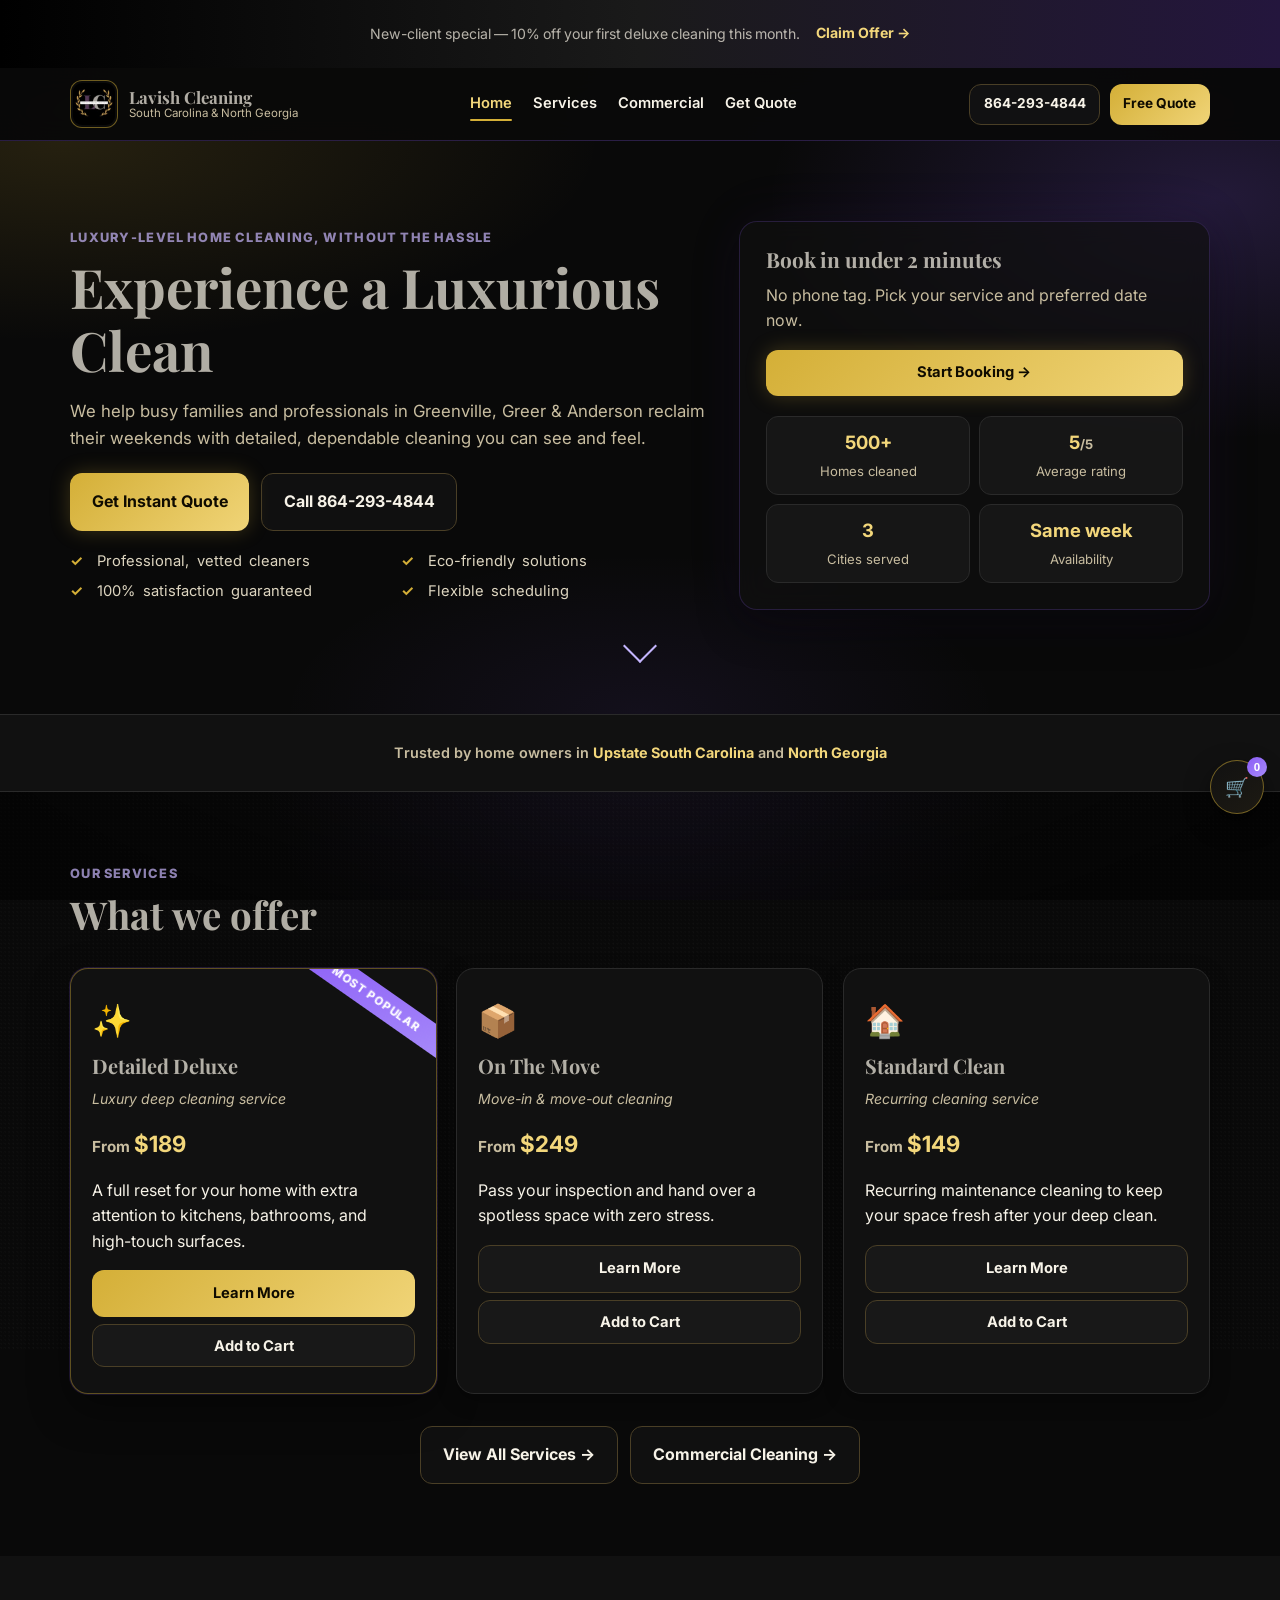
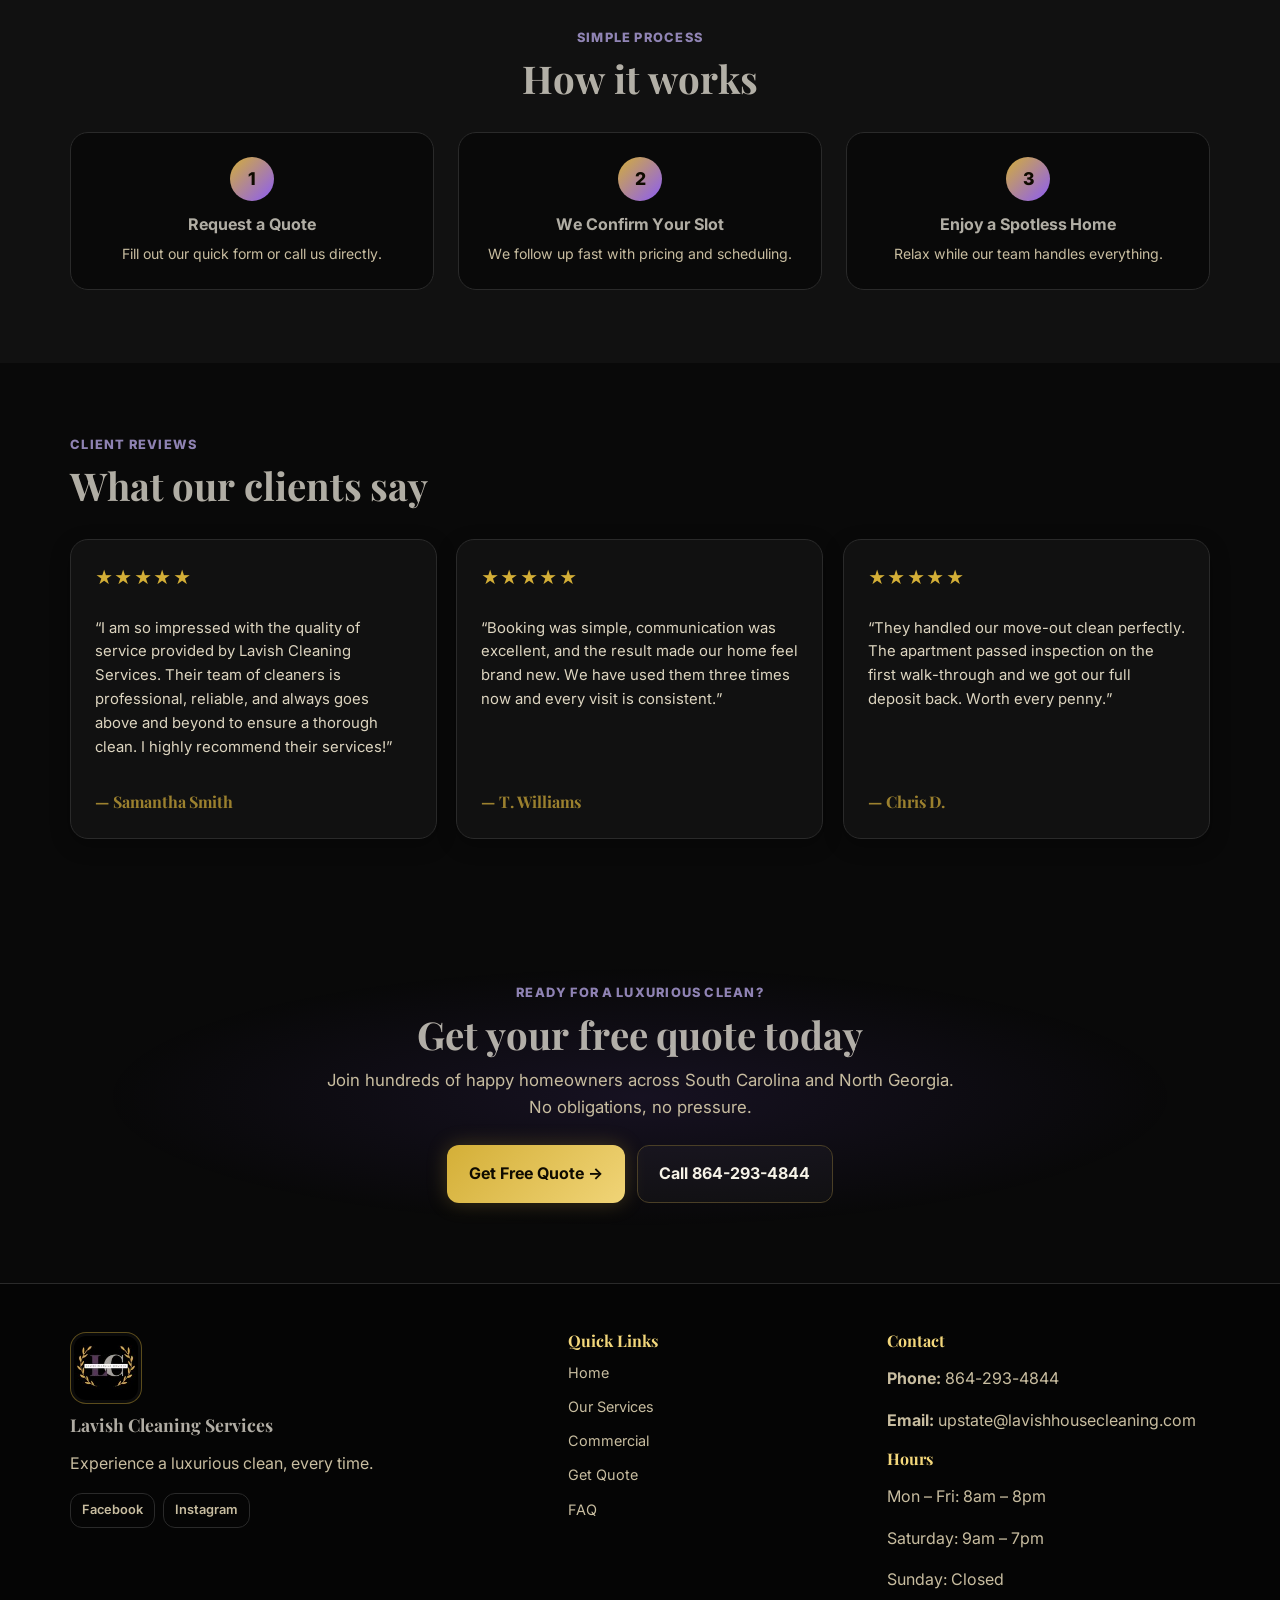
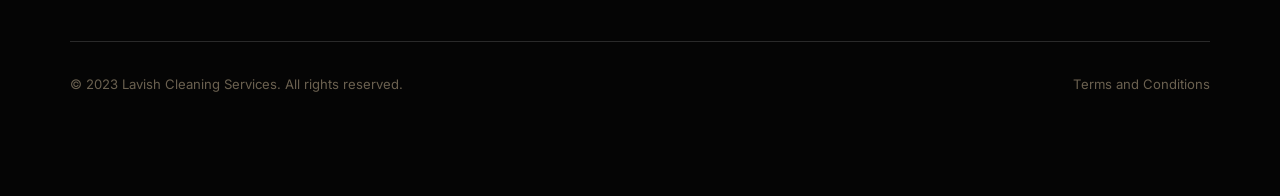
==== index.html @ 02593304 "Initial commit - Lavish Cleaning Services website Made-with: Cursor" ====
<!DOCTYPE html>
<html lang="en">
  <head>
    <meta charset="UTF-8" />
    <meta name="viewport" content="width=device-width, initial-scale=1.0" />
    <title>Lavish Cleaning Services | Luxury Home Cleaning in South Carolina &amp; North Georgia</title>
    <meta name="description" content="Book premium house cleaning in Greenville, Greer &amp; Anderson SC. Luxury deep cleaning, move-in/out &amp; recurring service. Fast quote, eco-friendly, 100% satisfaction guarantee." />
    <meta name="keywords" content="house cleaning South Carolina, move out cleaning North Georgia, deep cleaning Greenville, maid service North Georgia" />
    <meta property="og:title" content="Lavish Cleaning Services | South Carolina &amp; North Georgia" />
    <meta property="og:description" content="Experience a luxurious clean. Book online in under 2 minutes." />
    <meta property="og:type" content="website" />
    <meta property="og:url" content="https://www.lavishcleaningservices.com/" />
    <meta name="theme-color" content="#090909" />
    <link rel="preconnect" href="https://fonts.googleapis.com" />
    <link rel="preconnect" href="https://fonts.gstatic.com" crossorigin />
    <link href="https://fonts.googleapis.com/css2?family=Playfair+Display:wght@600;700;800&family=Inter:wght@400;500;600;700;800&display=swap" rel="stylesheet" />
    <link rel="stylesheet" href="./styles.css" />
    <script type="application/ld+json">
      {
        "@context": "https://schema.org",
        "@type": "LocalBusiness",
        "name": "Lavish Cleaning Services",
        "url": "https://www.lavishcleaningservices.com/",
        "telephone": "+1-864-293-4844",
        "email": "upstate@lavishhousecleaning.com",
        "areaServed": ["South Carolina", "North Georgia"],
        "openingHoursSpecification": [
          { "@type": "OpeningHoursSpecification", "dayOfWeek": ["Monday","Tuesday","Wednesday","Thursday","Friday"], "opens": "08:00", "closes": "20:00" },
          { "@type": "OpeningHoursSpecification", "dayOfWeek": "Saturday", "opens": "09:00", "closes": "19:00" }
        ],
        "priceRange": "$$"
      }
    </script>
  </head>
  <body>
    <!-- Announcement -->
    <div class="announcement">
      <p>New-client special &mdash; <strong>10% off</strong> your first deluxe cleaning this month.</p>
      <a href="./quote.html">Claim Offer &rarr;</a>
    </div>

    <!-- Header -->
    <header class="header" id="top">
      <div class="container nav-wrap">
        <a class="brand" href="./index.html">
          <img class="brand-logo" src="./assets/logo.png" alt="Lavish Cleaning Services logo" width="48" height="48" />
          <span class="brand-text">
            <strong>Lavish Cleaning</strong>
            <small>South Carolina &amp; North Georgia</small>
          </span>
        </a>
        <nav class="nav" id="mainNav">
          <a href="./index.html" class="nav-active">Home</a>
          <a href="./services.html">Services</a>
          <a href="./commercial.html">Commercial</a>
          <a href="./quote.html">Get Quote</a>
        </nav>
        <div class="nav-cta">
          <a class="btn btn-ghost btn-sm" href="tel:+18642934844">864-293-4844</a>
          <a class="btn btn-solid btn-sm" href="./quote.html">Free Quote</a>
        </div>
        <button class="hamburger" id="hamburger" aria-label="Open menu">
          <span></span><span></span><span></span>
        </button>
      </div>
    </header>

    <main>
      <!-- HERO -->
      <section class="hero">
        <div class="hero-bg-glow"></div>
        <div class="container hero-grid">
          <div class="hero-copy reveal reveal-left">
            <p class="eyebrow">Luxury-level home cleaning, without the hassle</p>
            <h1>Experience a <span class="text-gold">Luxurious</span> Clean</h1>
            <p class="subcopy">
              We help busy families and professionals in Greenville, Greer &amp;
              Anderson reclaim their weekends with detailed, dependable cleaning
              you can see and feel.
            </p>
            <div class="hero-actions">
              <a class="btn btn-xl btn-solid btn-glow" href="./quote.html">Get Instant Quote</a>
              <a class="btn btn-xl btn-ghost" href="tel:+18642934844">Call 864-293-4844</a>
            </div>
            <ul class="hero-points">
              <li><span class="check-icon">&#10003;</span> Professional, vetted cleaners</li>
              <li><span class="check-icon">&#10003;</span> Eco-friendly solutions</li>
              <li><span class="check-icon">&#10003;</span> 100% satisfaction guaranteed</li>
              <li><span class="check-icon">&#10003;</span> Flexible scheduling</li>
            </ul>
          </div>
          <aside class="hero-card reveal reveal-right reveal-delay-2">
            <h2>Book in under 2&nbsp;minutes</h2>
            <p>No phone tag. Pick your service and preferred date&nbsp;now.</p>
            <a href="./quote.html" class="btn btn-solid btn-block btn-glow">Start Booking &rarr;</a>
            <div class="trust-grid">
              <article>
                <strong class="counter" data-target="500" data-suffix="+">0</strong>
                <span>Homes cleaned</span>
              </article>
              <article>
                <strong>5<small>/5</small></strong>
                <span>Average rating</span>
              </article>
              <article>
                <strong class="counter" data-target="3">0</strong>
                <span>Cities served</span>
              </article>
              <article>
                <strong>Same&nbsp;week</strong>
                <span>Availability</span>
              </article>
            </div>
          </aside>
        </div>
        <div class="hero-scroll-hint" aria-hidden="true">
          <span class="scroll-arrow"></span>
        </div>
      </section>

      <!-- TRUST STRIP -->
      <section class="logo-strip reveal reveal-scale">
        <div class="container">
          <p>Trusted by home owners in <strong>Upstate South Carolina</strong> and <strong>North Georgia</strong></p>
        </div>
      </section>

      <!-- SERVICE PREVIEWS -->
      <section class="section" id="services-preview">
        <div class="container">
          <div class="section-head reveal reveal-scale">
            <p class="eyebrow">Our Services</p>
            <h2>What we offer</h2>
          </div>
          <div class="card-grid">
            <article class="service-card featured reveal reveal-left">
              <div class="card-badge">Most Popular</div>
              <div class="card-icon">&#10024;</div>
              <h3>Detailed Deluxe</h3>
              <p class="card-tagline">Luxury deep cleaning service</p>
              <p class="price">From <span class="price-value">$189</span></p>
              <p>A full reset for your home with extra attention to kitchens, bathrooms, and high-touch surfaces.</p>
              <a href="./services.html#deluxe" class="btn btn-solid btn-block">Learn More</a>
              <button class="btn btn-ghost btn-block cart-add-btn" type="button" data-cart-id="svc-deluxe" data-cart-name="Detailed Deluxe (Deep Clean)" data-cart-price="189">Add to Cart</button>
            </article>
            <article class="service-card reveal reveal-scale reveal-delay-1">
              <div class="card-icon">&#128230;</div>
              <h3>On The Move</h3>
              <p class="card-tagline">Move-in &amp; move-out cleaning</p>
              <p class="price">From <span class="price-value">$249</span></p>
              <p>Pass your inspection and hand over a spotless space with zero stress.</p>
              <a href="./services.html#move" class="btn btn-ghost btn-block">Learn More</a>
              <button class="btn btn-ghost btn-block cart-add-btn" type="button" data-cart-id="svc-move" data-cart-name="On The Move (Move In/Out)" data-cart-price="249">Add to Cart</button>
            </article>
            <article class="service-card reveal reveal-right reveal-delay-2">
              <div class="card-icon">&#127968;</div>
              <h3>Standard Clean</h3>
              <p class="card-tagline">Recurring cleaning service</p>
              <p class="price">From <span class="price-value">$149</span></p>
              <p>Recurring maintenance cleaning to keep your space fresh after your deep clean.</p>
              <a href="./services.html#recurring" class="btn btn-ghost btn-block">Learn More</a>
              <button class="btn btn-ghost btn-block cart-add-btn" type="button" data-cart-id="svc-standard" data-cart-name="Standard Clean (Recurring)" data-cart-price="149">Add to Cart</button>
            </article>
          </div>
          <div class="section-cta reveal reveal-scale">
            <a href="./services.html" class="btn btn-ghost btn-xl">View All Services &rarr;</a>
            <a href="./commercial.html" class="btn btn-ghost btn-xl">Commercial Cleaning &rarr;</a>
          </div>
        </div>
      </section>

      <!-- HOW IT WORKS (mini) -->
      <section class="section split">
        <div class="container">
          <div class="section-head reveal" style="text-align:center;">
            <p class="eyebrow">Simple Process</p>
            <h2>How it works</h2>
          </div>
          <div class="steps-row reveal reveal-scale">
            <div class="step-card">
              <span class="step-num">1</span>
              <strong>Request a Quote</strong>
              <p>Fill out our quick form or call us directly.</p>
            </div>
            <div class="step-card">
              <span class="step-num">2</span>
              <strong>We Confirm Your Slot</strong>
              <p>We follow up fast with pricing and scheduling.</p>
            </div>
            <div class="step-card">
              <span class="step-num">3</span>
              <strong>Enjoy a Spotless Home</strong>
              <p>Relax while our team handles everything.</p>
            </div>
          </div>
        </div>
      </section>

      <!-- REVIEWS -->
      <section class="section" id="reviews">
        <div class="container">
          <div class="section-head reveal">
            <p class="eyebrow">Client Reviews</p>
            <h2>What our clients say</h2>
          </div>
          <div class="review-grid">
            <blockquote class="reveal reveal-left">
              <div class="stars">&#9733;&#9733;&#9733;&#9733;&#9733;</div>
              <p>&ldquo;I am so impressed with the quality of service provided by Lavish Cleaning Services. Their team of cleaners is professional, reliable, and always goes above and beyond to ensure a thorough clean. I highly recommend their services!&rdquo;</p>
              <cite>&mdash; Samantha Smith</cite>
            </blockquote>
            <blockquote class="reveal reveal-scale reveal-delay-1">
              <div class="stars">&#9733;&#9733;&#9733;&#9733;&#9733;</div>
              <p>&ldquo;Booking was simple, communication was excellent, and the result made our home feel brand new. We have used them three times now and every visit is consistent.&rdquo;</p>
              <cite>&mdash; T. Williams</cite>
            </blockquote>
            <blockquote class="reveal reveal-right reveal-delay-2">
              <div class="stars">&#9733;&#9733;&#9733;&#9733;&#9733;</div>
              <p>&ldquo;They handled our move-out clean perfectly. The apartment passed inspection on the first walk-through and we got our full deposit back. Worth every penny.&rdquo;</p>
              <cite>&mdash; Chris D.</cite>
            </blockquote>
          </div>
        </div>
      </section>

      <!-- FINAL CTA -->
      <section class="section section-final-cta">
        <div class="container" style="text-align:center;">
          <div class="reveal">
            <p class="eyebrow">Ready for a luxurious clean?</p>
            <h2>Get your free quote today</h2>
            <p class="subcopy" style="margin:0 auto 1.5rem;">Join hundreds of happy homeowners across South Carolina and North Georgia. No obligations, no pressure.</p>
            <div class="hero-actions" style="justify-content:center;">
              <a class="btn btn-xl btn-solid btn-glow" href="./quote.html">Get Free Quote &rarr;</a>
              <a class="btn btn-xl btn-ghost" href="tel:+18642934844">Call 864-293-4844</a>
            </div>
          </div>
        </div>
      </section>
    </main>

    <!-- FOOTER -->
    <footer class="footer">
      <div class="container footer-grid">
        <div>
          <img class="footer-logo" src="./assets/logo.png" alt="Lavish Cleaning Services logo" width="72" height="72" />
          <h3>Lavish Cleaning Services</h3>
          <p>Experience a luxurious clean, every&nbsp;time.</p>
          <div class="footer-social">
            <a href="#" aria-label="Facebook">Facebook</a>
            <a href="#" aria-label="Instagram">Instagram</a>
          </div>
        </div>
        <div>
          <h4>Quick Links</h4>
          <nav class="footer-nav">
            <a href="./index.html">Home</a>
            <a href="./services.html">Our Services</a>
            <a href="./commercial.html">Commercial</a>
            <a href="./quote.html">Get Quote</a>
            <a href="./services.html#faq">FAQ</a>
          </nav>
        </div>
        <div>
          <h4>Contact</h4>
          <p><strong>Phone:</strong> <a href="tel:+18642934844">864-293-4844</a></p>
          <p><strong>Email:</strong> <a href="mailto:upstate@lavishhousecleaning.com">upstate@lavishhousecleaning.com</a></p>
          <h4>Hours</h4>
          <p>Mon &ndash; Fri: 8am &ndash; 8pm</p>
          <p>Saturday: 9am &ndash; 7pm</p>
          <p>Sunday: Closed</p>
        </div>
      </div>
      <div class="container footer-bottom">
        <p>&copy; 2023 Lavish Cleaning Services. All rights&nbsp;reserved.</p>
        <a href="#">Terms and Conditions</a>
      </div>
    </footer>

    <div class="mobile-cta">
      <a href="tel:+18642934844">&#128222; Call</a>
      <a href="./quote.html">Get Quote</a>
      <a href="./services.html">Services</a>
    </div>

    <script src="./script.js"></script>
  </body>
</html>
---- styles.css ----
/* ================================================
   LAVISH CLEANING SERVICES — Black / Gold / Purple
   ================================================ */

:root {
  --bg: #090909;
  --text: #f7f3e8;
  --muted: #c8bda0;
  --brand: #d4af37;
  --brand-dark: #b58f1f;
  --brand-light: #f3d77b;
  --purple: #8b5cf6;
  --purple-soft: #c4b5fd;
  --purple-deep: #24163d;
  --surface: #111111;
  --surface-2: #191919;
  --line: #2a2a2a;
  --success: #5bc27c;
  --radius: 18px;
  --radius-sm: 12px;
  --shadow: 0 16px 40px rgba(0, 0, 0, 0.4);
  --shadow-sm: 0 6px 20px rgba(0, 0, 0, 0.3);
  --font-display: "Playfair Display", Georgia, serif;
  --font-body: "Inter", "Segoe UI", Roboto, Arial, sans-serif;
  --transition: 0.35s cubic-bezier(0.25, 0.46, 0.45, 0.94);
}

/* ---- RESET ---- */
*, *::before, *::after { box-sizing: border-box; }
html { scroll-behavior: smooth; }
body { margin: 0; background: var(--bg); color: var(--text); font-family: var(--font-body); line-height: 1.6; overflow-x: hidden; }
a { color: inherit; text-decoration: none; }
img { max-width: 100%; display: block; }
ul, ol { margin: 0; }

.container { width: min(1140px, calc(100% - 2rem)); margin: 0 auto; }

/* ---- TYPOGRAPHY ---- */
h1, h2, h3, h4 { font-family: var(--font-display); line-height: 1.15; margin: 0 0 0.7rem; }
h1 { font-size: clamp(2rem, 4.5vw, 3.4rem); }
h2 { font-size: clamp(1.6rem, 3vw, 2.4rem); }
h3 { font-size: 1.25rem; }
h4 { font-size: 1rem; color: var(--brand-light); margin-bottom: 0.5rem; }
.text-gold { color: var(--brand); }

.eyebrow {
  text-transform: uppercase;
  letter-spacing: 0.1em;
  color: var(--purple-soft);
  font-family: var(--font-body);
  font-size: 0.8rem;
  font-weight: 800;
  margin: 0 0 0.5rem;
}

.subcopy { color: var(--muted); max-width: 58ch; margin-bottom: 1.3rem; font-size: 1.05rem; }

/* ---- PREMIUM LETTER HOVER GLOW ---- */
.glow-word { display: inline; white-space: nowrap; }
.glow-letter {
  --g: 0;
  display: inline-block;
  vertical-align: baseline;
  opacity: calc(0.84 + (var(--g) * 0.22));
  transform: translateY(calc(var(--g) * -2px)) scale(calc(1 + (var(--g) * 0.04)));
  color: color-mix(in srgb, currentColor calc(82% - (var(--g) * 18%)), var(--brand-light) calc(var(--g) * 62%));
  text-shadow:
    0 0 calc(var(--g) * 14px) rgba(243, 215, 123, calc(0.12 + (var(--g) * 0.3))),
    0 0 calc(var(--g) * 26px) rgba(139, 92, 246, calc(0.04 + (var(--g) * 0.18)));
  transition: transform .025s linear, opacity .025s linear, text-shadow .03s linear, color .03s linear;
  will-change: transform, opacity, color;
}
.glow-letter-space { width: 0.22em; min-width: 0.14em; display: inline-block; }
[data-glow-ready="1"] { overflow-wrap: break-word; word-break: normal; }

/* ---- TEXT HOVER COLOR SWEEP (Cntrl-X style) ---- */
.text-hover-fade {
  transition: color .06s ease, text-shadow .06s ease;
}
.text-fade-word { display: inline; white-space: nowrap; }
.text-fade-letter {
  display: inline-block;
  transition: color .06s ease, text-shadow .06s ease;
  transition-delay: calc(var(--letter-index, 0) * 0.005s);
}
.text-hover-fade:hover,
.text-hover-fade:hover .text-fade-letter,
.text-hover-fade:hover .glow-letter {
  color: var(--brand-light);
  text-shadow: 0 0 14px rgba(243, 215, 123, 0.3);
}

/* ---- SCROLL REVEAL — OFF+BRAND SLIDING STYLE ---- */
.reveal {
  opacity: 1;
  transform: none;
  transition:
    opacity 0.9s cubic-bezier(0.16, 1, 0.3, 1),
    transform 0.9s cubic-bezier(0.16, 1, 0.3, 1),
    filter 0.9s cubic-bezier(0.16, 1, 0.3, 1);
}
body.anim-ready .reveal {
  opacity: 0;
  transform: translateY(60px);
  filter: blur(4px);
}
body.anim-ready .reveal.visible {
  opacity: 1;
  transform: none;
  filter: blur(0);
}

body.anim-ready .reveal-left {
  transform: translateX(-80px) translateY(0);
}
body.anim-ready .reveal-left.visible {
  transform: none;
}

body.anim-ready .reveal-right {
  transform: translateX(80px) translateY(0);
}
body.anim-ready .reveal-right.visible {
  transform: none;
}

body.anim-ready .reveal-scale {
  transform: scale(0.88);
}
body.anim-ready .reveal-scale.visible {
  transform: none;
}

body.anim-ready .reveal-clip {
  clip-path: inset(0 100% 0 0);
  transform: none;
  opacity: 1;
  filter: none;
}
body.anim-ready .reveal-clip.visible {
  clip-path: inset(0 0 0 0);
}

.reveal-delay-1 { transition-delay: 0.12s; }
.reveal-delay-2 { transition-delay: 0.24s; }
.reveal-delay-3 { transition-delay: 0.36s; }
.reveal-delay-4 { transition-delay: 0.48s; }
.reveal-delay-5 { transition-delay: 0.6s; }

/* ---- CINEMATIC LOADING + TRANSITION ---- */
body.site-loading {
  overflow: hidden;
}

.site-loading-overlay,
.site-transition-overlay {
  position: fixed;
  inset: 0;
  z-index: 120;
  background:
    radial-gradient(circle at 20% 20%, rgba(212, 175, 55, 0.18), transparent 45%),
    radial-gradient(circle at 80% 10%, rgba(139, 92, 246, 0.22), transparent 45%),
    #060606;
  display: grid;
  place-items: center;
  opacity: 1;
  transition: opacity 0.5s ease, transform 0.5s ease;
}

.logo-morph-overlay {
  position: fixed;
  inset: 0;
  z-index: 130;
  pointer-events: none;
  background:
    radial-gradient(circle at 50% 45%, rgba(212, 175, 55, 0.16), transparent 44%),
    radial-gradient(circle at 52% 53%, rgba(139, 92, 246, 0.16), transparent 52%);
  opacity: 1;
  transition: opacity 0.4s ease;
}

.logo-morph-overlay.is-done {
  opacity: 0;
}

.logo-morph-logo {
  position: fixed;
  left: 50%;
  top: 50%;
  width: 130px;
  height: 130px;
  border-radius: 20px;
  border: 1px solid rgba(212, 175, 55, 0.65);
  background: #070707;
  box-shadow:
    0 0 0 1px rgba(196, 181, 253, 0.18),
    0 22px 60px rgba(0, 0, 0, 0.65),
    0 0 36px rgba(212, 175, 55, 0.32);
  transform: translate(-50%, -50%) scale(1.55) rotate(-14deg);
  transition:
    left 0.9s cubic-bezier(0.2, 0.8, 0.2, 1),
    top 0.9s cubic-bezier(0.2, 0.8, 0.2, 1),
    width 0.9s cubic-bezier(0.2, 0.8, 0.2, 1),
    height 0.9s cubic-bezier(0.2, 0.8, 0.2, 1),
    border-radius 0.9s cubic-bezier(0.2, 0.8, 0.2, 1),
    transform 0.9s cubic-bezier(0.2, 0.8, 0.2, 1),
    box-shadow 0.9s ease;
}

.logo-morph-logo.is-morphing {
  transform: translate(-50%, -50%) scale(1) rotate(0deg);
  box-shadow: 0 4px 16px rgba(0, 0, 0, 0.35);
}

.site-loading-overlay.is-fading,
.site-transition-overlay.is-fading {
  opacity: 0;
  transform: scale(1.02);
}

.site-loader-card {
  width: min(520px, calc(100% - 2rem));
  padding: 1.4rem;
  border: 1px solid rgba(212, 175, 55, 0.3);
  border-radius: 16px;
  background: rgba(12, 12, 12, 0.8);
  box-shadow: 0 16px 40px rgba(0, 0, 0, 0.5);
  text-align: center;
}

.site-loader-title {
  margin: 0 0 0.45rem;
  font-family: var(--font-display);
  color: var(--brand-light);
  font-size: clamp(1.35rem, 3.5vw, 2rem);
}

.site-loader-sub {
  margin: 0 0 0.9rem;
  color: var(--muted);
  font-size: 0.9rem;
}

.site-loader-bar {
  width: 100%;
  height: 7px;
  border-radius: 999px;
  background: rgba(255, 255, 255, 0.08);
  overflow: hidden;
}

.site-loader-fill {
  width: 36%;
  height: 100%;
  border-radius: 999px;
  background: linear-gradient(90deg, var(--brand), var(--purple-soft), var(--brand));
  background-size: 200% 100%;
  animation: site-loader-run 1.2s linear infinite;
}

@keyframes site-loader-run {
  0% { transform: translateX(-40%); background-position: 0% 0; }
  100% { transform: translateX(220%); background-position: 100% 0; }
}

/* ---- SHIMMER EFFECT ---- */
@keyframes shimmer {
  0% { background-position: -200% 0; }
  100% { background-position: 200% 0; }
}

/* ---- ANNOUNCEMENT BAR ---- */
.announcement {
  background: linear-gradient(90deg, #000, #1a1a1a 50%, var(--purple-deep));
  color: var(--text);
  display: flex; align-items: center; justify-content: center; gap: 1rem;
  text-align: center; padding: 0.55rem 1rem; font-size: 0.88rem;
}
.announcement a {
  color: var(--brand-light);
  font-weight: 700;
  border-bottom: 1px solid transparent;
  transition: border-color 0.2s;
}
.announcement a:hover { border-color: var(--brand-light); }

/* ---- HEADER / NAV ---- */
.header {
  position: sticky; top: 0; z-index: 50;
  background: rgba(9, 9, 9, 0.92);
  backdrop-filter: blur(14px);
  border-bottom: 1px solid rgba(139, 92, 246, 0.25);
  transition: box-shadow 0.3s;
}
.header.scrolled { box-shadow: 0 4px 30px rgba(0, 0, 0, 0.5); }

.nav-wrap {
  min-height: 72px;
  display: flex; align-items: center; justify-content: space-between; gap: 1rem;
}

.brand { display: flex; align-items: center; gap: 0.7rem; }
.brand-logo {
  width: 48px; height: 48px; border-radius: 12px; object-fit: cover;
  border: 1px solid rgba(212, 175, 55, 0.5); background: #0a0a0a; padding: 2px;
  transition: transform 0.3s, box-shadow 0.3s;
}
.brand:hover .brand-logo {
  transform: scale(1.05);
  box-shadow: 0 0 16px rgba(212, 175, 55, 0.35);
}
.brand-text { display: grid; line-height: 1.15; }
.brand-text strong { font-family: var(--font-display); font-size: 1.05rem; }
.brand-text small { color: var(--muted); font-size: 0.72rem; }

.nav { display: flex; gap: 1.3rem; font-weight: 600; font-size: 0.92rem; }
.nav a { position: relative; padding: 0.2rem 0; }
.nav a::after {
  content: ""; position: absolute; bottom: -2px; left: 0; width: 0; height: 2px;
  background: var(--purple); border-radius: 2px; transition: width 0.3s;
}
.nav a:hover { color: var(--purple-soft); }
.nav a:hover::after { width: 100%; }

.nav-cta { display: flex; gap: 0.6rem; }

.hamburger {
  display: none; background: none; border: none; cursor: pointer;
  width: 32px; height: 24px; position: relative; z-index: 60;
}
.hamburger span {
  display: block; width: 100%; height: 2px; background: var(--text);
  border-radius: 2px; position: absolute; left: 0; transition: 0.3s;
}
.hamburger span:nth-child(1) { top: 0; }
.hamburger span:nth-child(2) { top: 50%; transform: translateY(-50%); }
.hamburger span:nth-child(3) { bottom: 0; }
.hamburger.active span:nth-child(1) { top: 50%; transform: translateY(-50%) rotate(45deg); }
.hamburger.active span:nth-child(2) { opacity: 0; }
.hamburger.active span:nth-child(3) { bottom: 50%; transform: translateY(50%) rotate(-45deg); }

/* ---- BUTTONS ---- */
.btn {
  border: 1px solid transparent; border-radius: var(--radius-sm);
  padding: 0.72rem 1.15rem; display: inline-flex; align-items: center; justify-content: center;
  font-weight: 700; font-size: 0.92rem; transition: var(--transition); cursor: pointer;
  font-family: var(--font-body);
}
.btn:hover { transform: translateY(-2px); }
.btn:active { transform: translateY(0); }

.btn-solid {
  background: linear-gradient(135deg, var(--brand), #f0d477);
  color: #0f0b00;
  border: none;
}
.btn-solid:hover {
  background: linear-gradient(135deg, var(--brand-dark), var(--brand));
  box-shadow: 0 6px 24px rgba(212, 175, 55, 0.35);
}

.btn-ghost {
  border-color: #4a3f26;
  color: var(--text);
  background: rgba(255, 255, 255, 0.03);
}
.btn-ghost:hover {
  border-color: var(--purple);
  box-shadow: 0 0 0 3px rgba(139, 92, 246, 0.18);
  background: rgba(139, 92, 246, 0.06);
}

.btn-glow {
  box-shadow: 0 0 20px rgba(212, 175, 55, 0.25);
}
.btn-glow:hover {
  box-shadow: 0 0 32px rgba(212, 175, 55, 0.45);
}

.btn-sm { padding: 0.55rem 0.85rem; font-size: 0.85rem; }
.btn-xl { padding: 0.95rem 1.35rem; font-size: 1rem; }
.btn-lg { padding: 1rem 1.5rem; font-size: 1.05rem; }
.btn-block { width: 100%; }

/* ---- HERO ---- */
.hero {
  position: relative; padding: 5rem 0 3rem;
  background: var(--bg);
  overflow: hidden;
}
.hero-bg-glow {
  position: absolute; inset: 0; pointer-events: none;
  background:
    radial-gradient(ellipse 60% 50% at 5% 0%, rgba(212, 175, 55, 0.14) 0, transparent 70%),
    radial-gradient(ellipse 50% 60% at 95% 10%, rgba(139, 92, 246, 0.2) 0, transparent 70%),
    radial-gradient(ellipse 40% 40% at 50% 100%, rgba(139, 92, 246, 0.08) 0, transparent 70%);
}
.hero-grid {
  position: relative; z-index: 2;
  display: grid; grid-template-columns: 1.15fr 0.85fr; gap: 2rem; align-items: center;
}
.hero-actions { display: flex; gap: 0.75rem; flex-wrap: wrap; margin-bottom: 0.5rem; }

.hero-points {
  list-style: none; padding: 0; margin: 1.2rem 0 0;
  display: grid; grid-template-columns: 1fr 1fr; gap: 0.4rem 1.5rem;
}
.hero-points li {
  display: flex; align-items: center; gap: 0.45rem;
  color: #ddd5c0; font-size: 0.92rem;
}
.check-icon {
  color: var(--brand); font-weight: 700;
}

/* Hero card */
.hero-card {
  --rx: 0deg; --ry: 0deg; --lift: 0px; --sc: 1; --shine-x: 50%; --shine-y: 50%;
  background: rgba(17, 17, 17, 0.7);
  border: 1px solid rgba(139, 92, 246, 0.2);
  backdrop-filter: blur(12px);
  box-shadow: var(--shadow), 0 0 60px rgba(139, 92, 246, 0.08);
  border-radius: var(--radius); padding: 1.6rem;
  transform: perspective(1200px) translateY(var(--lift)) rotateX(var(--rx)) rotateY(var(--ry)) scale(var(--sc));
  transform-style: preserve-3d; will-change: transform;
  transition: transform .18s cubic-bezier(.2,.9,.2,1), box-shadow .25s ease, border-color .25s ease;
  position: relative; overflow: hidden;
}
.hero-card::after {
  content: ""; position: absolute; inset: -35%; pointer-events: none; opacity: 0;
  background: radial-gradient(circle at var(--shine-x) var(--shine-y), rgba(139,92,246,.14), rgba(243,215,123,.08) 28%, transparent 56%);
  transition: opacity .24s ease;
}
.hero-card:hover::after { opacity: 1; }
.hero-card:hover { --lift: -4px; --sc: 1.008; }
.hero-card h2 { font-size: 1.3rem; }
.hero-card p { color: var(--muted); margin: 0 0 1rem; }

.trust-grid {
  margin-top: 1.2rem; display: grid; grid-template-columns: 1fr 1fr; gap: 0.55rem;
}
.trust-grid article {
  --rx: 0deg; --ry: 0deg; --lift: 0px; --sc: 1; --shine-x: 50%; --shine-y: 50%;
  border-radius: var(--radius-sm); background: rgba(255, 255, 255, 0.04);
  border: 1px solid var(--line); padding: 0.7rem; text-align: center;
  transition: transform .18s cubic-bezier(.2,.9,.2,1), box-shadow .25s ease, border-color .25s ease;
  transform: perspective(1200px) translateY(var(--lift)) rotateX(var(--rx)) rotateY(var(--ry)) scale(var(--sc));
  transform-style: preserve-3d; will-change: transform;
  position: relative; overflow: hidden;
}
.trust-grid article::after {
  content: ""; position: absolute; inset: -35%; pointer-events: none; opacity: 0;
  background: radial-gradient(circle at var(--shine-x) var(--shine-y), rgba(212,175,55,.1), transparent 48%);
  transition: opacity .24s ease;
}
.trust-grid article:hover::after { opacity: 1; }
.trust-grid article:hover {
  --lift: -2px; --sc: 1.01;
  border-color: rgba(212, 175, 55, 0.4);
}
.trust-grid strong { display: block; font-size: 1.15rem; color: var(--brand-light); }
.trust-grid small { font-size: 0.7em; color: var(--muted); }
.trust-grid span { font-size: 0.82rem; color: var(--muted); }

/* Scroll hint */
.hero-scroll-hint {
  text-align: center; padding-top: 1.5rem;
  position: relative; z-index: 2;
}
@keyframes bounce-down {
  0%, 100% { transform: translateY(0); opacity: 0.6; }
  50% { transform: translateY(8px); opacity: 1; }
}
.scroll-arrow {
  display: inline-block; width: 24px; height: 24px;
  border-right: 2px solid var(--purple-soft); border-bottom: 2px solid var(--purple-soft);
  transform: rotate(45deg); animation: bounce-down 2s infinite;
}

/* ---- TRUST STRIP ---- */
.logo-strip {
  padding: 0.75rem 0; text-align: center; color: var(--muted);
  border-top: 1px solid var(--line); border-bottom: 1px solid var(--line);
  background: var(--surface); font-weight: 600; font-size: 0.9rem;
}
.logo-strip strong { color: var(--brand-light); }

/* ---- SECTIONS ---- */
.section { padding: 4.5rem 0; }
.section-head { margin-bottom: 2rem; }

/* ---- SERVICE CARDS ---- */
.card-grid {
  display: grid; grid-template-columns: repeat(3, minmax(0, 1fr)); gap: 1.2rem;
}
.service-card {
  --rx: 0deg; --ry: 0deg; --lift: 0px; --sc: 1; --shine-x: 50%; --shine-y: 50%;
  position: relative;
  background: var(--surface); border: 1px solid var(--line);
  border-radius: var(--radius); box-shadow: var(--shadow-sm);
  padding: 1.6rem 1.3rem;
  transition: transform .18s cubic-bezier(.2,.9,.2,1), box-shadow .25s ease, border-color .25s ease;
  overflow: hidden;
  transform: perspective(1200px) translateY(var(--lift)) rotateX(var(--rx)) rotateY(var(--ry)) scale(var(--sc));
  transform-style: preserve-3d; will-change: transform, box-shadow;
}
.service-card::before {
  content: ""; position: absolute; top: 0; left: 0; right: 0; height: 3px;
  background: linear-gradient(90deg, var(--brand), var(--purple));
  opacity: 0; transition: opacity 0.3s;
}
.service-card::after {
  content: ""; position: absolute; inset: -35%; pointer-events: none; opacity: 0;
  background: radial-gradient(circle at var(--shine-x) var(--shine-y), rgba(243,215,123,.16), rgba(196,181,253,.08) 22%, transparent 58%);
  transition: opacity .24s ease;
}
.service-card:hover::before { opacity: 1; }
.service-card:hover::after { opacity: 1; }
.service-card:hover {
  --lift: -6px; --sc: 1.014;
  border-color: rgba(139, 92, 246, 0.3);
  box-shadow: var(--shadow), 0 0 40px rgba(139, 92, 246, 0.1);
}

.card-badge {
  position: absolute; top: 1rem; right: -2rem;
  background: linear-gradient(135deg, var(--purple), #a78bfa);
  color: #fff; font-size: 0.72rem; font-weight: 800; text-transform: uppercase;
  padding: 0.3rem 2.5rem; transform: rotate(35deg);
  letter-spacing: 0.06em;
}

.card-icon { font-size: 2rem; margin-bottom: 0.5rem; }
.card-tagline { color: var(--muted); font-size: 0.88rem; margin: 0 0 0.4rem; font-style: italic; }

.price { font-size: 0.95rem; font-weight: 700; margin-bottom: 0.6rem; color: var(--muted); }
.price-value { font-size: 1.4rem; color: var(--brand-light); }

.service-card ul { padding-left: 1.1rem; margin: 0.6rem 0 1.2rem; }
.service-card li { margin-bottom: 0.3rem; color: #d5cdb8; font-size: 0.9rem; }

.featured {
  border-color: rgba(212, 175, 55, 0.4);
  box-shadow: var(--shadow), 0 0 0 1px rgba(139, 92, 246, 0.2);
}

/* ---- SPLIT / WHY US ---- */
.split { background: var(--surface); }
.split-grid {
  display: grid; grid-template-columns: 1fr 1fr; gap: 2.5rem; align-items: start;
}

.usp-grid { display: grid; gap: 1rem; margin-top: 1rem; }
.usp {
  display: flex; gap: 0.8rem; align-items: flex-start;
  padding: 0.8rem; border-radius: var(--radius-sm);
  background: rgba(255, 255, 255, 0.02); border: 1px solid transparent;
  transition: var(--transition);
}
.usp:hover {
  border-color: rgba(139, 92, 246, 0.25);
  background: rgba(139, 92, 246, 0.04);
}
.usp-icon { font-size: 1.5rem; flex-shrink: 0; margin-top: 0.15rem; }
.usp strong { display: block; color: var(--brand-light); margin-bottom: 0.15rem; font-family: var(--font-body); }
.usp p { margin: 0; color: var(--muted); font-size: 0.88rem; }

/* Panel */
.panel {
  border-radius: var(--radius);
  background: linear-gradient(160deg, #1a1a1a 40%, var(--purple-deep));
  border: 1px solid rgba(139, 92, 246, 0.2);
  padding: 1.6rem; box-shadow: var(--shadow);
}
.panel h3 { color: var(--brand-light); }

.steps { display: grid; gap: 1rem; margin-top: 0.8rem; }
.step {
  display: flex; gap: 0.9rem; align-items: flex-start;
}
.step-num {
  flex-shrink: 0; width: 36px; height: 36px; border-radius: 50%;
  display: grid; place-items: center;
  background: linear-gradient(135deg, var(--brand), var(--purple));
  color: #0f0b00; font-weight: 800; font-size: 0.95rem;
}
.step strong { display: block; margin-bottom: 0.15rem; }
.step p { margin: 0; color: var(--muted); font-size: 0.88rem; }

/* ---- REVIEWS ---- */
.review-grid {
  display: grid; grid-template-columns: repeat(3, minmax(0, 1fr)); gap: 1.2rem;
}
blockquote {
  --rx: 0deg; --ry: 0deg; --lift: 0px; --sc: 1; --shine-x: 50%; --shine-y: 50%;
  margin: 0; padding: 1.5rem; border: 1px solid var(--line);
  border-radius: var(--radius); background: var(--surface);
  box-shadow: var(--shadow-sm);
  transition: transform .18s cubic-bezier(.2,.9,.2,1), box-shadow .25s ease, border-color .25s ease;
  display: flex; flex-direction: column;
  transform: perspective(1200px) translateY(var(--lift)) rotateX(var(--rx)) rotateY(var(--ry)) scale(var(--sc));
  transform-style: preserve-3d; will-change: transform, box-shadow;
  position: relative; overflow: hidden;
}
blockquote::after {
  content: ""; position: absolute; inset: -35%; pointer-events: none; opacity: 0;
  background: radial-gradient(circle at var(--shine-x) var(--shine-y), rgba(243,215,123,.12), rgba(196,181,253,.06) 24%, transparent 56%);
  transition: opacity .24s ease;
}
blockquote:hover::after { opacity: 1; }
blockquote:hover {
  --lift: -4px; --sc: 1.01;
  border-color: rgba(212, 175, 55, 0.35);
  box-shadow: var(--shadow);
}
blockquote p { flex: 1; color: #ddd5c0; font-size: 0.93rem; }
blockquote cite {
  margin-top: 0.9rem; display: block; color: var(--brand);
  font-style: normal; font-weight: 700; font-family: var(--font-display);
}
.stars { color: var(--brand); font-size: 1.1rem; letter-spacing: 0.08em; margin-bottom: 0.6rem; }

/* ---- QUOTE SECTION ---- */
.section-quote {
  background:
    radial-gradient(ellipse 50% 40% at 0% 50%, rgba(139, 92, 246, 0.1) 0, transparent 70%),
    radial-gradient(ellipse 50% 40% at 100% 50%, rgba(212, 175, 55, 0.08) 0, transparent 70%);
}
.quote-grid {
  display: grid; grid-template-columns: 0.9fr 1.1fr; gap: 2rem; align-items: start;
}

.contact-block { display: grid; gap: 0.9rem; margin: 1.5rem 0; }
.contact-item {
  display: flex; gap: 0.7rem; align-items: flex-start;
  padding: 0.7rem; border-radius: var(--radius-sm);
  background: rgba(255, 255, 255, 0.02); border: 1px solid var(--line);
  transition: var(--transition);
}
.contact-item:hover { border-color: rgba(212, 175, 55, 0.3); }
.contact-icon { font-size: 1.3rem; flex-shrink: 0; }
.contact-item strong { display: block; color: var(--brand-light); font-size: 0.85rem; font-family: var(--font-body); }
.contact-item a, .contact-item span { color: var(--muted); font-size: 0.88rem; }
.contact-item a:hover { color: var(--brand-light); }

.social-links { display: flex; gap: 0.6rem; }
.social-link {
  padding: 0.45rem 0.8rem; border-radius: var(--radius-sm);
  border: 1px solid var(--line); font-size: 0.82rem; font-weight: 600;
  transition: var(--transition);
}
.social-link:hover {
  border-color: var(--purple); color: var(--purple-soft);
  background: rgba(139, 92, 246, 0.08);
}

/* Quote form */
.quote-form {
  --rx: 0deg; --ry: 0deg; --lift: 0px; --sc: 1; --shine-x: 50%; --shine-y: 50%;
  background: rgba(17, 17, 17, 0.8); border: 1px solid var(--line);
  border-radius: var(--radius); box-shadow: var(--shadow);
  padding: 1.8rem; backdrop-filter: blur(8px);
  transform: perspective(1200px) translateY(var(--lift)) rotateX(var(--rx)) rotateY(var(--ry)) scale(var(--sc));
  transform-style: preserve-3d; will-change: transform;
  transition: transform .18s cubic-bezier(.2,.9,.2,1), box-shadow .25s ease, border-color .25s ease;
  position: relative; overflow: hidden;
}
.quote-form::after {
  content: ""; position: absolute; inset: -35%; pointer-events: none; opacity: 0;
  background: radial-gradient(circle at var(--shine-x) var(--shine-y), rgba(243,215,123,.1), transparent 50%);
  transition: opacity .24s ease;
}
.quote-form:hover::after { opacity: 1; }
.quote-form h3 { color: var(--brand-light); margin-bottom: 1rem; }

.field-row {
  display: grid; grid-template-columns: 1fr 1fr; gap: 0.7rem;
}
.field-row-3 { grid-template-columns: 1fr 1fr 1fr; }

label {
  display: grid; gap: 0.3rem; margin-bottom: 0.7rem;
  font-weight: 600; font-size: 0.88rem; color: #d8cdb2;
}

input, select, textarea {
  border: 1px solid #2e2818; border-radius: 10px;
  min-height: 44px; padding: 0.6rem 0.75rem;
  font: inherit; font-size: 0.92rem; color: var(--text); background: rgba(15, 15, 15, 0.8);
  transition: border-color 0.2s, box-shadow 0.2s;
}
textarea { min-height: 80px; resize: vertical; }
input:focus, select:focus, textarea:focus {
  outline: none;
  border-color: var(--purple);
  box-shadow: 0 0 0 3px rgba(139, 92, 246, 0.2);
}

.addons-fieldset {
  border: 1px solid var(--line); border-radius: var(--radius-sm);
  padding: 0.8rem 1rem; margin: 0 0 0.7rem;
}
.addons-fieldset legend {
  color: var(--brand-light); font-weight: 700; font-size: 0.88rem;
  padding: 0 0.3rem;
}
.addon-grid { display: grid; grid-template-columns: 1fr 1fr; gap: 0.3rem; }
.addon-label {
  display: flex; align-items: center; gap: 0.4rem;
  font-weight: 500; font-size: 0.84rem; color: var(--muted);
  cursor: pointer; padding: 0.3rem 0; margin: 0;
}
.addon-label input[type="checkbox"] {
  min-height: auto; width: 16px; height: 16px; accent-color: var(--purple);
}

/* Estimate box */
.estimate {
  border: 1px solid rgba(139, 92, 246, 0.3);
  background: linear-gradient(135deg, rgba(36, 22, 61, 0.5), rgba(18, 14, 8, 0.6));
  border-radius: var(--radius-sm); padding: 1rem; margin-bottom: 0.8rem;
  transition: var(--transition);
}
.estimate-header {
  font-weight: 700; font-size: 0.82rem; color: var(--purple-soft);
  text-transform: uppercase; letter-spacing: 0.06em; margin-bottom: 0.6rem;
}
.estimate-breakdown {
  display: grid; gap: 0.25rem; margin-bottom: 0.7rem;
  font-size: 0.84rem; color: var(--muted);
}
.estimate-breakdown .line-item {
  display: flex; justify-content: space-between; padding: 0.15rem 0;
  border-bottom: 1px solid rgba(255, 255, 255, 0.04);
}
.estimate-breakdown .line-item:last-child { border-bottom: none; }
.estimate-breakdown .line-item span:last-child { color: var(--text); font-weight: 600; }

.estimate-total {
  display: flex; justify-content: space-between; align-items: center;
  padding-top: 0.5rem; border-top: 1px solid rgba(139, 92, 246, 0.2);
}
.estimate-total span { font-weight: 700; color: var(--purple-soft); font-size: 0.88rem; }
.estimate-total strong {
  font-size: 1.4rem; color: var(--brand-light);
  background: linear-gradient(135deg, var(--brand-light), var(--purple-soft));
  -webkit-background-clip: text; -webkit-text-fill-color: transparent;
  background-clip: text;
}

.microcopy { margin: 0.6rem 0 0; color: #9a8e74; font-size: 0.8rem; }
.form-message { min-height: 1.2rem; font-weight: 700; margin-top: 0.4rem; }

.honeypot { position: absolute; left: -9999px; opacity: 0; }

/* ---- FAQ ---- */
.faq { background: var(--surface); }
.faq-list { display: grid; gap: 0.6rem; max-width: 800px; }
details {
  --rx: 0deg; --ry: 0deg; --lift: 0px; --sc: 1; --shine-x: 50%; --shine-y: 50%;
  background: var(--bg); border: 1px solid var(--line);
  border-radius: var(--radius-sm); padding: 0 1rem;
  transition: transform .18s cubic-bezier(.2,.9,.2,1), box-shadow .25s ease, border-color .25s ease;
  transform: perspective(1200px) translateY(var(--lift)) rotateX(var(--rx)) rotateY(var(--ry)) scale(var(--sc));
  transform-style: preserve-3d; will-change: transform;
  position: relative; overflow: hidden;
}
details::after {
  content: ""; position: absolute; inset: -35%; pointer-events: none; opacity: 0;
  background: radial-gradient(circle at var(--shine-x) var(--shine-y), rgba(139,92,246,.1), transparent 50%);
  transition: opacity .24s ease;
}
details:hover::after { opacity: 1; }
details:hover { --lift: -2px; --sc: 1.005; }
details[open] {
  border-color: rgba(139, 92, 246, 0.3);
  box-shadow: 0 0 20px rgba(139, 92, 246, 0.06);
}
summary {
  cursor: pointer; font-weight: 700; font-size: 0.95rem;
  padding: 0.85rem 0; list-style: none; display: flex; align-items: center; justify-content: space-between;
}
summary::-webkit-details-marker { display: none; }
summary::after {
  content: "+"; font-size: 1.2rem; color: var(--purple-soft);
  transition: transform 0.3s;
}
details[open] summary::after { content: "\2212"; }
summary:hover { color: var(--purple-soft); }
details p { padding: 0 0 0.85rem; margin: 0; color: var(--muted); font-size: 0.9rem; line-height: 1.6; }

/* ---- FOOTER ---- */
.footer {
  background: #050505; color: var(--muted); padding: 3rem 0 0;
  border-top: 1px solid var(--line);
}
.footer-grid {
  display: grid; grid-template-columns: 1.3fr 0.8fr 0.9fr; gap: 2rem;
  padding-bottom: 2rem;
}
.footer h3 { color: var(--text); font-size: 1.1rem; }
.footer a { transition: color 0.2s; }
.footer a:hover { color: var(--brand-light); }
.footer-logo {
  width: 72px; height: 72px; border-radius: 16px; object-fit: cover;
  border: 1px solid rgba(212, 175, 55, 0.4); padding: 3px; background: #0a0a0a;
  margin-bottom: 0.7rem;
}
.footer-social { display: flex; gap: 0.5rem; margin-top: 0.8rem; }
.footer-social a {
  --rx: 0deg; --ry: 0deg; --lift: 0px; --sc: 1;
  padding: 0.4rem 0.7rem; border-radius: var(--radius-sm);
  border: 1px solid var(--line); font-size: 0.8rem; font-weight: 600;
  transition: transform .18s cubic-bezier(.2,.9,.2,1), box-shadow .25s ease, border-color .25s ease, color .25s ease, background .25s ease;
  transform: perspective(1200px) translateY(var(--lift)) rotateX(var(--rx)) rotateY(var(--ry)) scale(var(--sc));
  transform-style: preserve-3d; will-change: transform;
}
.footer-social a:hover {
  --lift: -2px; --sc: 1.06;
  border-color: var(--purple); color: var(--purple-soft);
  background: rgba(139, 92, 246, 0.08);
}
.footer-nav { display: grid; gap: 0.4rem; }
.footer-nav a { font-size: 0.9rem; padding: 0.15rem 0; }

.footer-bottom {
  display: flex; justify-content: space-between; align-items: center;
  padding: 1.2rem 0 5.5rem; border-top: 1px solid var(--line);
  font-size: 0.82rem; color: #6b6150;
}

/* ---- MOBILE CTA ---- */
.mobile-cta {
  position: fixed; bottom: 0; left: 0; right: 0;
  display: none; grid-template-columns: repeat(3, 1fr);
  border-top: 1px solid #2e2818; background: rgba(9, 9, 9, 0.97);
  backdrop-filter: blur(10px); z-index: 40;
}
.mobile-cta a {
  padding: 0.8rem 0.5rem; text-align: center; font-weight: 800; font-size: 0.85rem;
  transition: background 0.2s;
}
.mobile-cta a:nth-child(2) {
  color: #0f0b00;
  background: linear-gradient(135deg, var(--brand), #f0d477);
}

/* ---- ACTIVE NAV ---- */
.nav-active { color: var(--brand-light) !important; }
.nav-active::after { width: 100% !important; background: var(--brand) !important; }

/* ---- PAGE HERO (inner pages) ---- */
.page-hero {
  position: relative; padding: 4rem 0 3rem; overflow: hidden;
  background: var(--bg);
}
.page-hero .container { position: relative; z-index: 2; }

/* ---- SERVICE DETAIL GRID ---- */
.service-detail-grid {
  display: grid; grid-template-columns: 1fr 1fr; gap: 2.5rem; align-items: start;
}
.detail-list {
  list-style: none; padding: 0; margin: 0.8rem 0 1.5rem;
}
.detail-list li {
  padding: 0.45rem 0 0.45rem 1.6rem; position: relative;
  color: #d5cdb8; font-size: 0.92rem;
  border-bottom: 1px solid rgba(255, 255, 255, 0.04);
}
.detail-list li::before {
  content: "\2713"; position: absolute; left: 0; color: var(--brand);
  font-weight: 700;
}

/* ---- ADDON SHOWCASE (services page) ---- */
.addon-showcase {
  display: grid; grid-template-columns: repeat(3, 1fr); gap: 0.8rem;
}
.addon-card {
  --rx: 0deg; --ry: 0deg; --lift: 0px; --sc: 1; --shine-x: 50%; --shine-y: 50%;
  display: flex; justify-content: space-between; align-items: center;
  padding: 1rem 1.2rem; border-radius: var(--radius-sm);
  background: var(--bg); border: 1px solid var(--line);
  position: relative; overflow: hidden;
  transition: transform .18s cubic-bezier(.2,.9,.2,1), box-shadow .25s ease, border-color .25s ease;
  transform: perspective(1200px) translateY(var(--lift)) rotateX(var(--rx)) rotateY(var(--ry)) scale(var(--sc));
  transform-style: preserve-3d; will-change: transform;
}
.addon-card::after {
  content: ""; position: absolute; inset: -30%; pointer-events: none; opacity: 0;
  background: radial-gradient(circle at var(--shine-x) var(--shine-y), rgba(196,181,253,.1), transparent 50%);
  transition: opacity .24s ease;
}
.addon-card:hover::after { opacity: 1; }
.addon-card:hover {
  --lift: -2px; --sc: 1.008;
  border-color: rgba(139, 92, 246, 0.35);
}
.addon-card strong { color: var(--text); }
.addon-card span { color: var(--brand-light); font-weight: 700; }

/* ---- STEPS ROW (landing page) ---- */
.steps-row {
  display: grid; grid-template-columns: repeat(3, 1fr); gap: 1.5rem;
  margin-top: 1rem;
}
.step-card {
  --rx: 0deg; --ry: 0deg; --lift: 0px; --sc: 1; --shine-x: 50%; --shine-y: 50%;
  text-align: center; padding: 1.5rem 1rem;
  border-radius: var(--radius); background: var(--bg);
  border: 1px solid var(--line);
  transition: transform .18s cubic-bezier(.2,.9,.2,1), box-shadow .25s ease, border-color .25s ease;
  transform: perspective(1200px) translateY(var(--lift)) rotateX(var(--rx)) rotateY(var(--ry)) scale(var(--sc));
  transform-style: preserve-3d; will-change: transform;
  position: relative; overflow: hidden;
}
.step-card::after {
  content: ""; position: absolute; inset: -35%; pointer-events: none; opacity: 0;
  background: radial-gradient(circle at var(--shine-x) var(--shine-y), rgba(243,215,123,.1), rgba(196,181,253,.06) 22%, transparent 54%);
  transition: opacity .24s ease;
}
.step-card:hover::after { opacity: 1; }
.step-card:hover {
  --lift: -4px; --sc: 1.01;
  border-color: rgba(139, 92, 246, 0.3);
  box-shadow: var(--shadow-sm);
}
.step-card .step-num {
  display: inline-grid; place-items: center;
  width: 44px; height: 44px; border-radius: 50%;
  background: linear-gradient(135deg, var(--brand), var(--purple));
  color: #0f0b00; font-weight: 800; font-size: 1.1rem;
  margin-bottom: 0.7rem;
}
.step-card strong { display: block; margin-bottom: 0.3rem; color: var(--text); }
.step-card p { margin: 0; color: var(--muted); font-size: 0.88rem; }

/* ---- SECTION CTA ROW ---- */
.section-cta {
  display: flex; gap: 0.8rem; justify-content: center;
  margin-top: 2rem; flex-wrap: wrap;
}

/* ---- FINAL CTA SECTION ---- */
.section-final-cta {
  background:
    radial-gradient(ellipse 60% 50% at 50% 50%, rgba(139, 92, 246, 0.1) 0, transparent 70%);
}

/* ---- COMMERCIAL CARDS ---- */
.commercial-grid {
  display: grid; grid-template-columns: repeat(3, 1fr); gap: 1.2rem;
}
.commercial-card {
  --rx: 0deg; --ry: 0deg; --lift: 0px; --sc: 1; --shine-x: 50%; --shine-y: 50%;
  padding: 1.5rem; border-radius: var(--radius);
  background: var(--surface); border: 1px solid var(--line);
  box-shadow: var(--shadow-sm);
  transition: transform .18s cubic-bezier(.2,.9,.2,1), box-shadow .25s ease, border-color .25s ease;
  transform: perspective(1200px) translateY(var(--lift)) rotateX(var(--rx)) rotateY(var(--ry)) scale(var(--sc));
  transform-style: preserve-3d; will-change: transform;
  position: relative; overflow: hidden;
}
.commercial-card::after {
  content: ""; position: absolute; inset: -35%; pointer-events: none; opacity: 0;
  background: radial-gradient(circle at var(--shine-x) var(--shine-y), rgba(243,215,123,.12), transparent 50%);
  transition: opacity .24s ease;
}
.commercial-card:hover::after { opacity: 1; }
.commercial-card:hover {
  --lift: -5px; --sc: 1.012;
  border-color: rgba(212, 175, 55, 0.3);
  box-shadow: var(--shadow);
}
.commercial-card .card-icon { font-size: 2rem; margin-bottom: 0.5rem; }
.commercial-card h3 { font-size: 1.1rem; margin-bottom: 0.4rem; }
.commercial-card p { color: var(--muted); font-size: 0.9rem; margin: 0; }
.commercial-card .btn { margin-top: 0.85rem; width: 100%; }

/* ---- PRICE FREQUENCY LABEL ---- */
.price-freq {
  font-size: 0.85rem; color: var(--muted); font-weight: 500;
}

/* ---- SERVICE ACTION STACK ---- */
.service-actions {
  display: flex;
  gap: 0.6rem;
  flex-wrap: wrap;
}

/* ---- INTERACTIVE BACKGROUND ---- */
.lux-bg-canvas {
  position: fixed;
  inset: 0;
  z-index: 0;
  width: 100%;
  height: 100%;
  pointer-events: none;
  opacity: 0.82;
}

.lux-bg-noise {
  position: fixed;
  inset: -50%;
  z-index: 1;
  pointer-events: none;
  opacity: 0.12;
  background-image:
    radial-gradient(circle at 30% 40%, rgba(255, 255, 255, 0.18) 0 1px, transparent 1px),
    radial-gradient(circle at 70% 60%, rgba(255, 255, 255, 0.12) 0 1px, transparent 1px);
  background-size: 4px 4px, 5px 5px;
  animation: lux-noise-shift 9s steps(8) infinite;
}

.lux-bg-overlay {
  position: fixed;
  inset: 0;
  z-index: 1;
  pointer-events: none;
  background:
    radial-gradient(circle at 20% 20%, rgba(212, 175, 55, 0.12), transparent 42%),
    radial-gradient(circle at 80% 10%, rgba(139, 92, 246, 0.16), transparent 38%),
    radial-gradient(circle at 50% 80%, rgba(139, 92, 246, 0.08), transparent 40%);
  mix-blend-mode: screen;
  filter: saturate(118%);
}

/* Cursor-following spotlight — moves with mouse */
.lux-bg-spotlight {
  position: fixed;
  inset: 0;
  z-index: 0;
  pointer-events: none;
  background: radial-gradient(
    circle 340px at var(--mouse-x, 50%) var(--mouse-y, 50%),
    rgba(243, 215, 123, 0.16) 0%,
    rgba(139, 92, 246, 0.12) 24%,
    rgba(139, 92, 246, 0.04) 42%,
    transparent 72%
  );
  mix-blend-mode: screen;
  filter: blur(18px);
}

/* Vignette overlay — subtle cinematic darkening */
.lux-bg-vignette {
  position: fixed; inset: 0; z-index: 2; pointer-events: none;
  background: radial-gradient(ellipse 70% 60% at 50% 50%, transparent 52%, rgba(0,0,0,0.52) 100%);
}

/* Off+Brand-style floating blob */
.offbrand-blob {
  position: fixed;
  width: 420px; height: 420px;
  border-radius: 50%;
  pointer-events: none;
  z-index: 0;
  background: radial-gradient(circle, rgba(139,92,246,0.22) 0%, rgba(212,175,55,0.1) 40%, transparent 68%);
  filter: blur(80px);
  mix-blend-mode: screen;
  will-change: transform;
  transition: none;
  transform: translate3d(var(--blob-x, 0px), var(--blob-y, 0px), 0);
}
.offbrand-blob-2 {
  position: fixed;
  width: 300px; height: 300px;
  border-radius: 50%;
  pointer-events: none;
  z-index: 0;
  background: radial-gradient(circle, rgba(212,175,55,0.18) 0%, rgba(139,92,246,0.08) 44%, transparent 66%);
  filter: blur(70px);
  mix-blend-mode: screen;
  will-change: transform;
  transition: none;
  transform: translate3d(var(--blob2-x, 0px), var(--blob2-y, 0px), 0);
}

@keyframes lux-noise-shift {
  0% { transform: translate3d(0, 0, 0); }
  25% { transform: translate3d(-3%, 2%, 0); }
  50% { transform: translate3d(2%, -2%, 0); }
  75% { transform: translate3d(-1%, -3%, 0); }
  100% { transform: translate3d(0, 0, 0); }
}

.announcement,
.header,
main,
.footer,
.mobile-cta {
  position: relative;
  z-index: 2;
}

/* ---- CART ---- */
.lavish-cart-fab {
  position: fixed;
  right: 1rem;
  bottom: 5.4rem;
  z-index: 80;
  width: 54px;
  height: 54px;
  border-radius: 50%;
  border: 1px solid rgba(212, 175, 55, 0.5);
  background: linear-gradient(145deg, #111, #1d1a13);
  color: var(--brand-light);
  font-size: 1.2rem;
  display: grid;
  place-items: center;
  cursor: pointer;
  box-shadow: 0 10px 24px rgba(0, 0, 0, 0.5);
  transition: transform 0.25s ease, box-shadow 0.25s ease;
}
.lavish-cart-fab:hover {
  transform: translateY(-2px) scale(1.03);
  box-shadow: 0 0 22px rgba(212, 175, 55, 0.35);
}

.lavish-cart-count {
  position: absolute;
  top: -4px;
  right: -4px;
  min-width: 20px;
  height: 20px;
  border-radius: 999px;
  background: linear-gradient(135deg, var(--purple), #a78bfa);
  color: #fff;
  display: grid;
  place-items: center;
  font-size: 0.72rem;
  font-weight: 800;
  padding: 0 5px;
}

.lavish-cart-backdrop {
  position: fixed;
  inset: 0;
  z-index: 85;
  background: rgba(2, 2, 2, 0.65);
  backdrop-filter: blur(4px);
  opacity: 0;
  pointer-events: none;
  transition: opacity 0.25s ease;
}

.lavish-cart-panel {
  position: fixed;
  right: 0;
  top: 0;
  bottom: 0;
  width: min(420px, 100%);
  z-index: 90;
  background: #0c0c0c;
  border-left: 1px solid var(--line);
  transform: translateX(100%);
  transition: transform 0.3s ease;
  display: grid;
  grid-template-rows: auto 1fr auto;
}

body.lavish-cart-open .lavish-cart-panel { transform: translateX(0); }
body.lavish-cart-open .lavish-cart-backdrop { opacity: 1; pointer-events: auto; }

.lavish-cart-head,
.lavish-cart-foot {
  padding: 1rem;
  border-bottom: 1px solid var(--line);
}

.lavish-cart-foot {
  border-top: 1px solid var(--line);
  border-bottom: none;
}

.lavish-cart-head {
  display: flex;
  align-items: center;
  justify-content: space-between;
}

.lavish-cart-close {
  background: transparent;
  color: var(--text);
  border: 1px solid var(--line);
  border-radius: 10px;
  width: 34px;
  height: 34px;
  cursor: pointer;
}

.lavish-cart-items {
  list-style: none;
  margin: 0;
  padding: 1rem;
  overflow: auto;
  display: grid;
  gap: 0.6rem;
}

.lavish-cart-item {
  border: 1px solid var(--line);
  border-radius: 12px;
  padding: 0.7rem;
  background: rgba(255, 255, 255, 0.02);
  display: flex;
  align-items: center;
  justify-content: space-between;
  gap: 0.6rem;
}

.lavish-cart-item h5 {
  margin: 0;
  font-family: var(--font-body);
  font-size: 0.9rem;
}
.lavish-cart-item small { color: var(--muted); }

.lavish-cart-remove {
  border: 1px solid var(--line);
  background: transparent;
  color: #fca5a5;
  border-radius: 8px;
  cursor: pointer;
  padding: 0.35rem 0.5rem;
}

.lavish-cart-total {
  font-weight: 800;
  color: var(--brand-light);
  margin-bottom: 0.8rem;
}

.lavish-cart-actions {
  display: grid;
  gap: 0.5rem;
}

.cart-add-btn {
  margin-top: 0.45rem;
}

.cart-summary-box {
  border: 1px solid rgba(212, 175, 55, 0.3);
  border-radius: var(--radius-sm);
  padding: 0.85rem;
  background: rgba(255, 255, 255, 0.02);
  margin-bottom: 0.8rem;
}

/* ---- CURSOR CLEANING TOOL ---- */
.cursor-cleaner {
  position: fixed;
  left: 0;
  top: 0;
  transform: translate(-50%, -50%);
  z-index: 75;
  pointer-events: none;
  font-size: 1.25rem;
  filter: drop-shadow(0 2px 8px rgba(0, 0, 0, 0.45));
  opacity: 0;
  transition: opacity 0.2s ease;
}

.cursor-cleaner.active {
  opacity: 1;
}

@keyframes sparkle-pop {
  0% { transform: translate(0, 0) scale(0.6); opacity: 1; }
  100% { transform: translate(var(--sx), var(--sy)) scale(1.2); opacity: 0; }
}

.cursor-sparkle {
  position: fixed;
  width: 6px;
  height: 6px;
  border-radius: 50%;
  z-index: 74;
  pointer-events: none;
  background: radial-gradient(circle, var(--brand-light) 0%, rgba(212, 175, 55, 0.05) 70%);
  animation: sparkle-pop 450ms ease-out forwards;
}

/* ---- RESPONSIVE ---- */
@media (max-width: 980px) {
  .nav { display: none; }
  .hamburger { display: block; }

  .nav.open {
    display: flex; flex-direction: column;
    position: fixed; top: 0; left: 0; right: 0; bottom: 0;
    background: rgba(9, 9, 9, 0.98); backdrop-filter: blur(16px);
    z-index: 55; align-items: center; justify-content: center;
    gap: 1.5rem; font-size: 1.3rem;
  }

  .hero-grid, .card-grid, .review-grid, .split-grid, .quote-grid, .footer-grid,
  .service-detail-grid, .commercial-grid, .steps-row, .addon-showcase {
    grid-template-columns: 1fr;
  }
  .hero-points { grid-template-columns: 1fr; }
  .field-row, .field-row-3 { grid-template-columns: 1fr; }
  .addon-grid { grid-template-columns: 1fr; }
  .footer-bottom { flex-direction: column; gap: 0.5rem; text-align: center; }
}

@media (max-width: 760px) {
  .nav-cta { display: none; }
  .announcement { font-size: 0.8rem; gap: 0.5rem; }
  .mobile-cta { display: grid; }
  .section { padding: 3rem 0; }
  .hero { padding: 3rem 0 2rem; }
  .lavish-cart-fab { bottom: 8.6rem; }
}
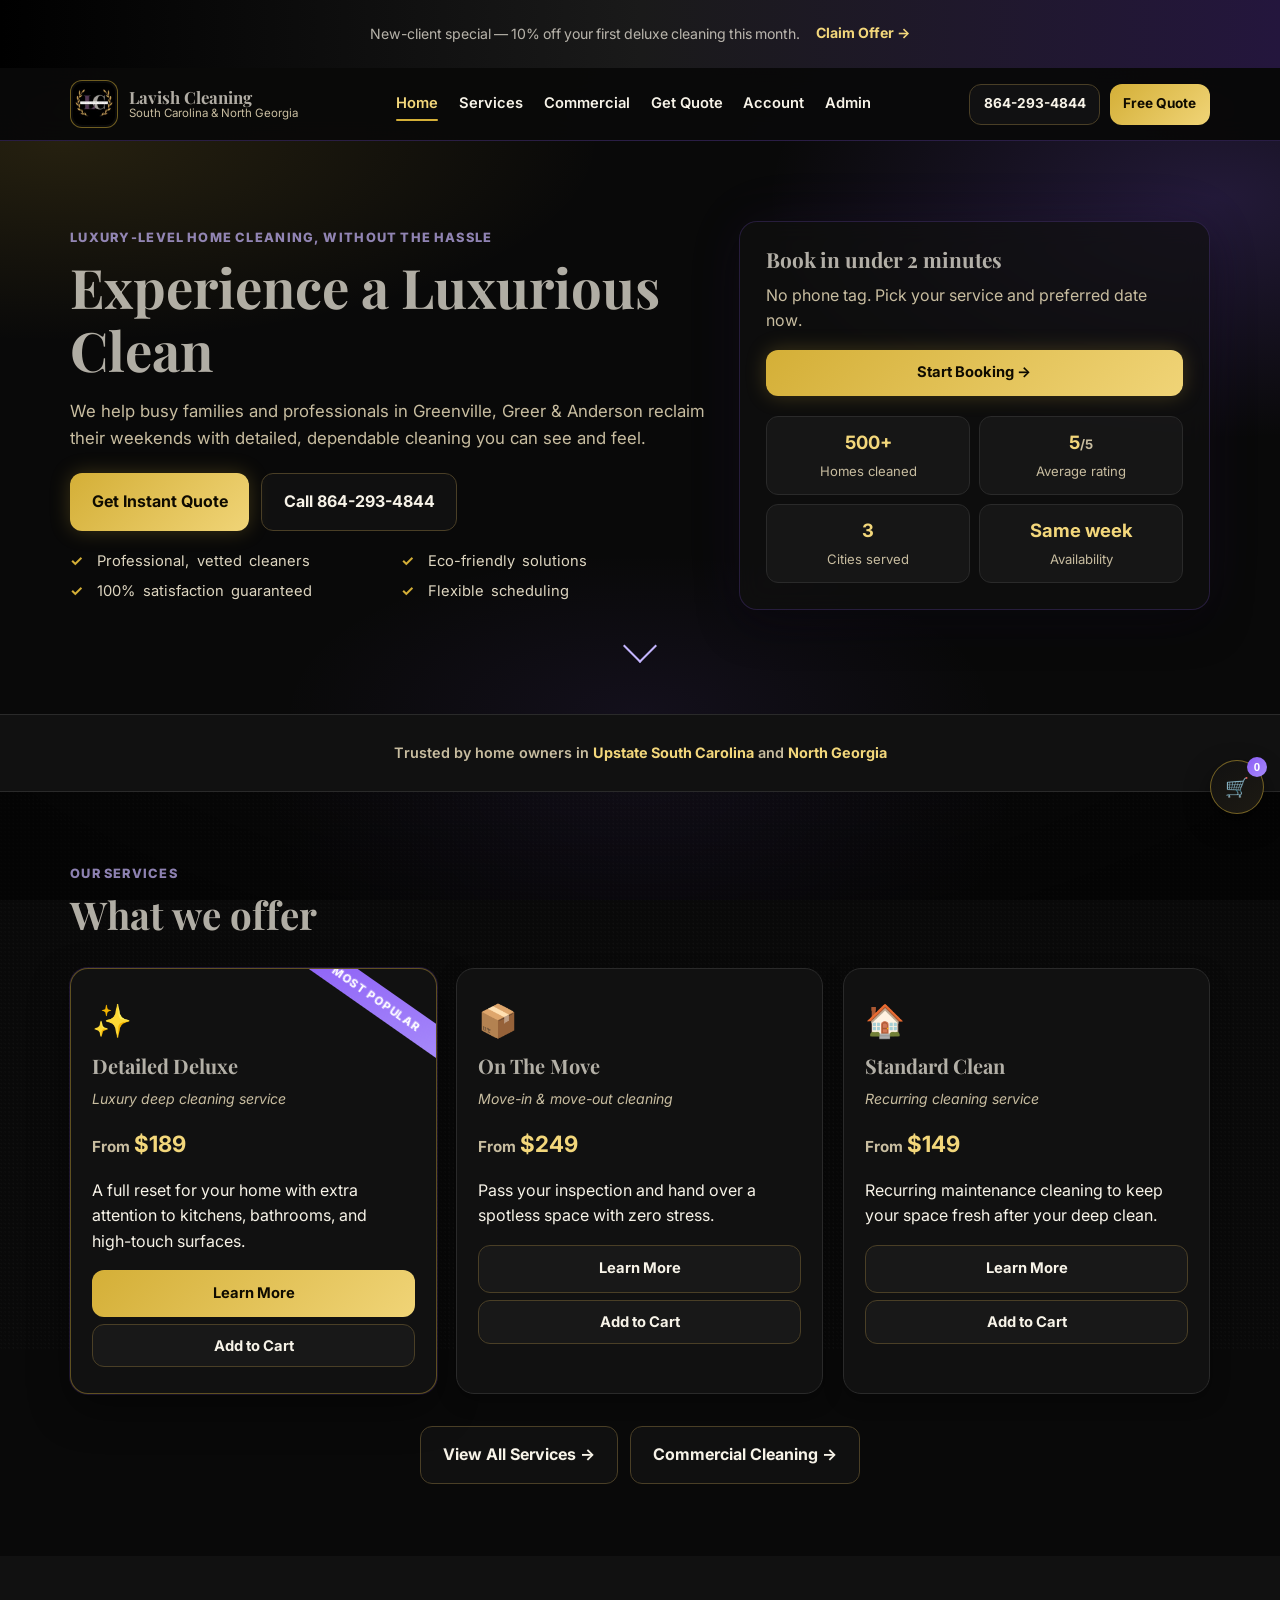
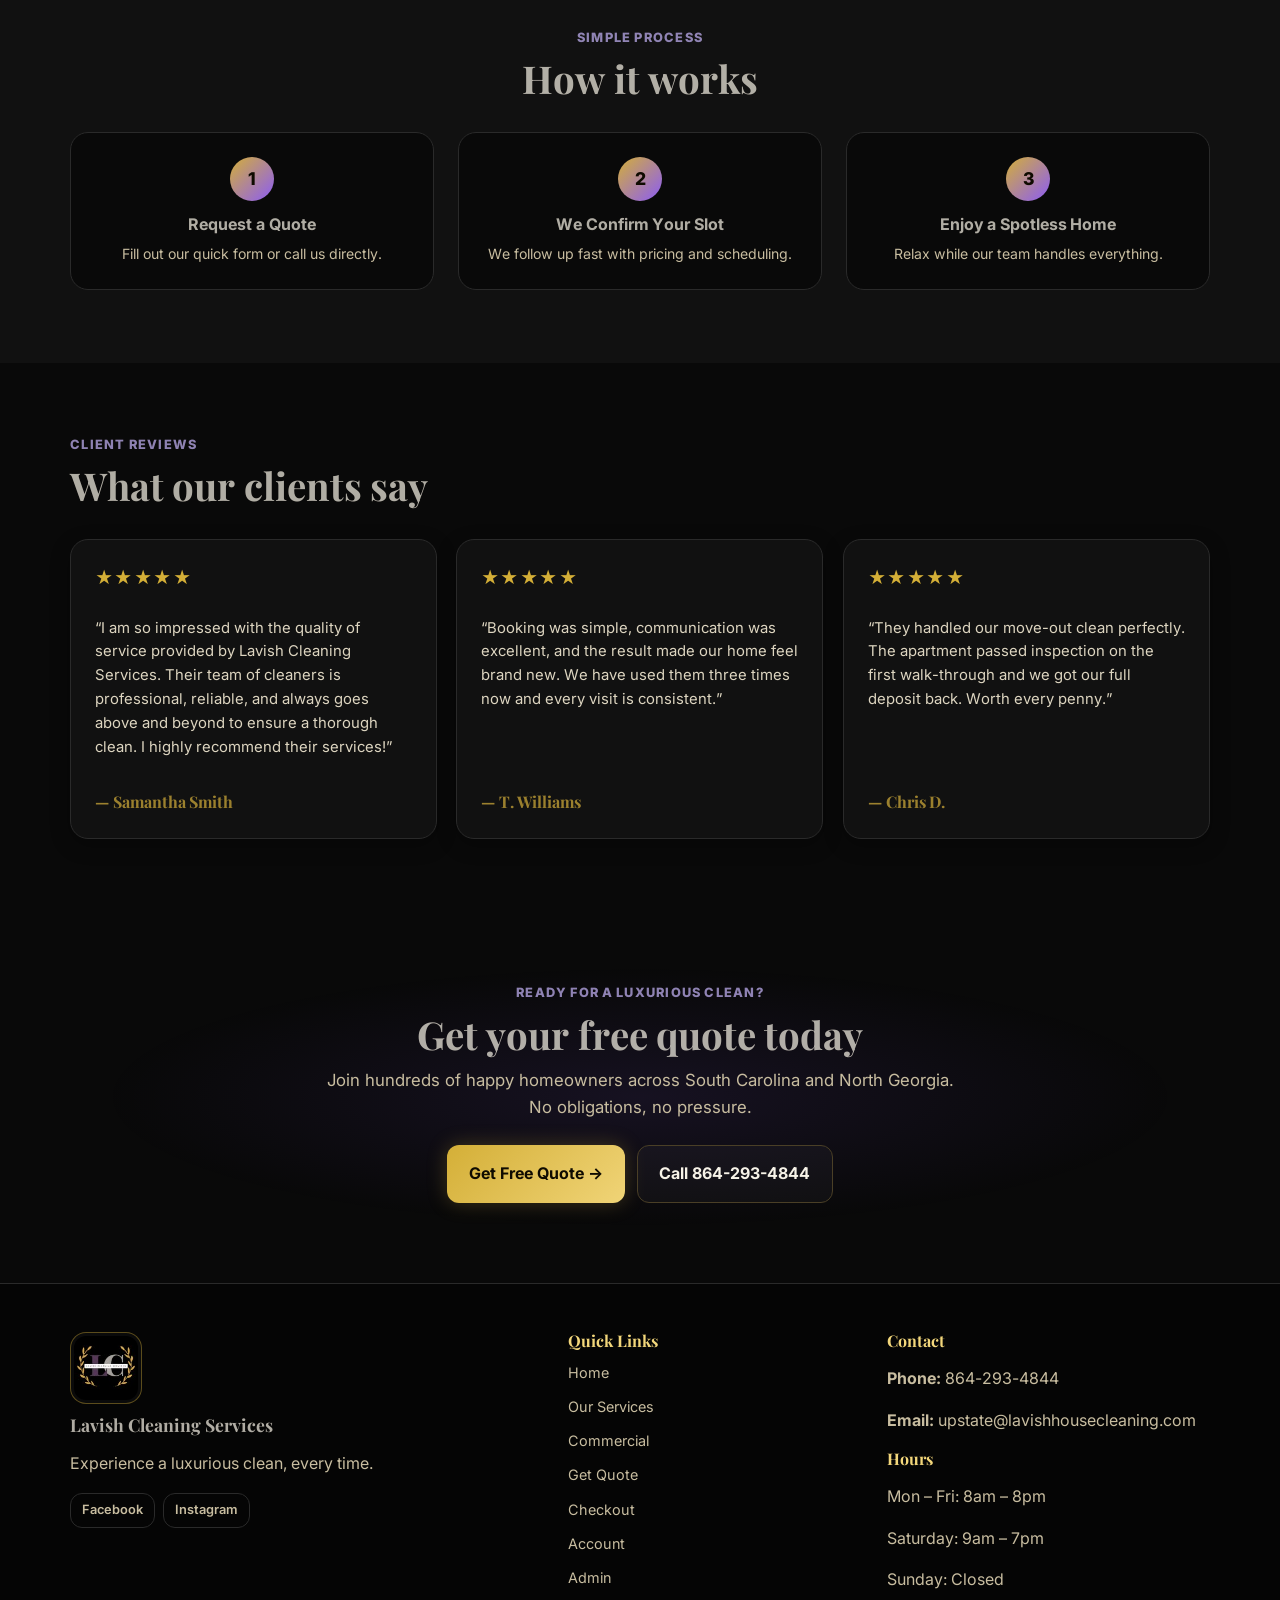
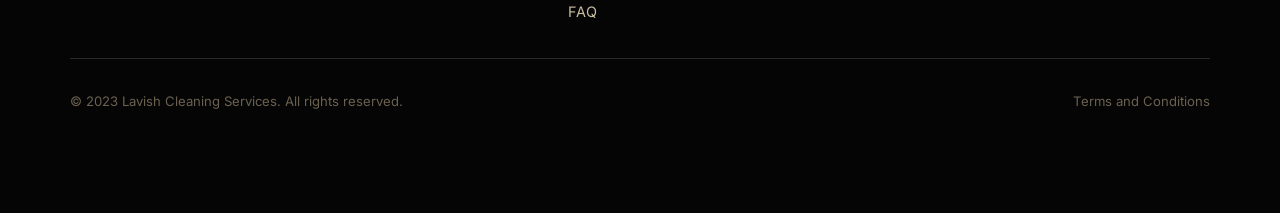
==== commit 1715cff6: "auth admin" ====
--- a/index.html
+++ b/index.html
@@ -11,6 +11,7 @@
     <meta property="og:type" content="website" />
     <meta property="og:url" content="https://www.lavishcleaningservices.com/" />
     <meta name="theme-color" content="#090909" />
+    <link rel="icon" type="image/svg+xml" href="./assets/favicon.svg" />
     <link rel="preconnect" href="https://fonts.googleapis.com" />
     <link rel="preconnect" href="https://fonts.gstatic.com" crossorigin />
     <link href="https://fonts.googleapis.com/css2?family=Playfair+Display:wght@600;700;800&family=Inter:wght@400;500;600;700;800&display=swap" rel="stylesheet" />
@@ -54,6 +55,8 @@
           <a href="./services.html">Services</a>
           <a href="./commercial.html">Commercial</a>
           <a href="./quote.html">Get Quote</a>
+          <a href="./account.html">Account</a>
+          <a href="./admin.html">Admin</a>
         </nav>
         <div class="nav-cta">
           <a class="btn btn-ghost btn-sm" href="tel:+18642934844">864-293-4844</a>
@@ -258,6 +261,9 @@
             <a href="./services.html">Our Services</a>
             <a href="./commercial.html">Commercial</a>
             <a href="./quote.html">Get Quote</a>
+            <a href="./checkout.html">Checkout</a>
+            <a href="./account.html">Account</a>
+            <a href="./admin.html">Admin</a>
             <a href="./services.html#faq">FAQ</a>
           </nav>
         </div>
--- a/styles.css
+++ b/styles.css
@@ -753,6 +753,98 @@
 
 .honeypot { position: absolute; left: -9999px; opacity: 0; }
 
+/* ---- CHECKOUT + ACCOUNT ---- */
+.checkout-grid {
+  display: grid;
+  grid-template-columns: 1.05fr 0.95fr;
+  gap: 1.2rem;
+  align-items: start;
+}
+
+.account-grid {
+  display: grid;
+  grid-template-columns: 0.42fr 0.58fr;
+  gap: 1.2rem;
+  align-items: start;
+}
+
+.mock-card-slot {
+  border: 1px dashed rgba(139, 92, 246, 0.5);
+  border-radius: var(--radius-sm);
+  padding: 0.9rem;
+  text-align: center;
+  color: var(--purple-soft);
+  font-weight: 700;
+  background: rgba(139, 92, 246, 0.08);
+}
+
+.checkout-items-list {
+  list-style: none;
+  margin: 0;
+  padding: 0;
+  display: grid;
+  gap: 0.45rem;
+  margin-bottom: 0.8rem;
+}
+
+.account-nav-list {
+  display: grid;
+  gap: 0.5rem;
+}
+
+.account-tab-btn {
+  border: 1px solid var(--line);
+  background: rgba(255, 255, 255, 0.02);
+  color: var(--text);
+  border-radius: var(--radius-sm);
+  padding: 0.68rem 0.8rem;
+  text-align: left;
+  font-weight: 700;
+  cursor: pointer;
+  transition: var(--transition);
+}
+
+.account-tab-btn:hover,
+.account-tab-btn.is-active {
+  border-color: rgba(139, 92, 246, 0.5);
+  background: rgba(139, 92, 246, 0.14);
+  color: var(--purple-soft);
+}
+
+.account-panel { display: none; }
+.account-panel.is-active { display: block; }
+
+.admin-stats-grid {
+  display: grid;
+  grid-template-columns: repeat(4, minmax(0, 1fr));
+  gap: 0.8rem;
+}
+
+.admin-orders-table {
+  width: 100%;
+  border-collapse: collapse;
+  min-width: 780px;
+}
+
+.admin-orders-table th,
+.admin-orders-table td {
+  border-bottom: 1px solid var(--line);
+  padding: 0.65rem;
+  text-align: left;
+  vertical-align: top;
+  font-size: 0.86rem;
+}
+
+.admin-orders-table th {
+  color: var(--brand-light);
+  font-weight: 700;
+}
+
+.admin-actions-cell {
+  display: grid;
+  gap: 0.3rem;
+}
+
 /* ---- FAQ ---- */
 .faq { background: var(--surface); }
 .faq-list { display: grid; gap: 0.6rem; max-width: 800px; }
@@ -1297,13 +1389,14 @@
     gap: 1.5rem; font-size: 1.3rem;
   }
 
-  .hero-grid, .card-grid, .review-grid, .split-grid, .quote-grid, .footer-grid,
+  .hero-grid, .card-grid, .review-grid, .split-grid, .quote-grid, .checkout-grid, .account-grid, .footer-grid,
   .service-detail-grid, .commercial-grid, .steps-row, .addon-showcase {
     grid-template-columns: 1fr;
   }
   .hero-points { grid-template-columns: 1fr; }
   .field-row, .field-row-3 { grid-template-columns: 1fr; }
   .addon-grid { grid-template-columns: 1fr; }
+  .admin-stats-grid { grid-template-columns: 1fr 1fr; }
   .footer-bottom { flex-direction: column; gap: 0.5rem; text-align: center; }
 }
 
